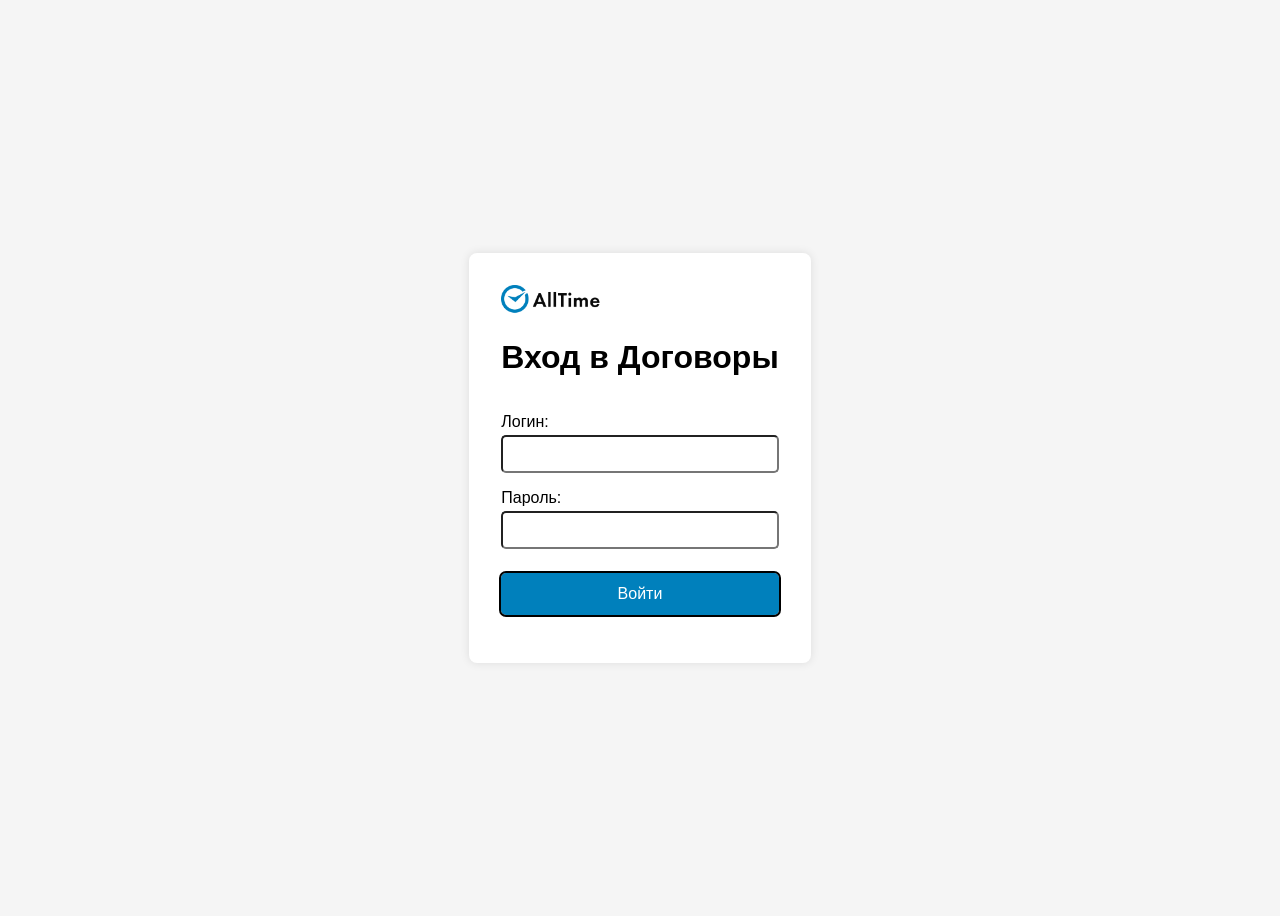
==== src/main/resources/frontend/contracts.html @ 986868c7 "feat(frontend): implement basic auth and contracts list rendering" ====
<!DOCTYPE html>
<html lang="en">

<head>
    <script src='scripts/check-auth.js'></script>
    <meta charset="UTF-8">
    <meta name="viewport" content="width=device-width, initial-scale=1.0">
    <title>Договора</title>
</head>

<body>
    <h1>Договора</h1>
    <ul id="contracts-list"></ul>
    <script src="scripts/contracts.js"></script>
</body>

</html>
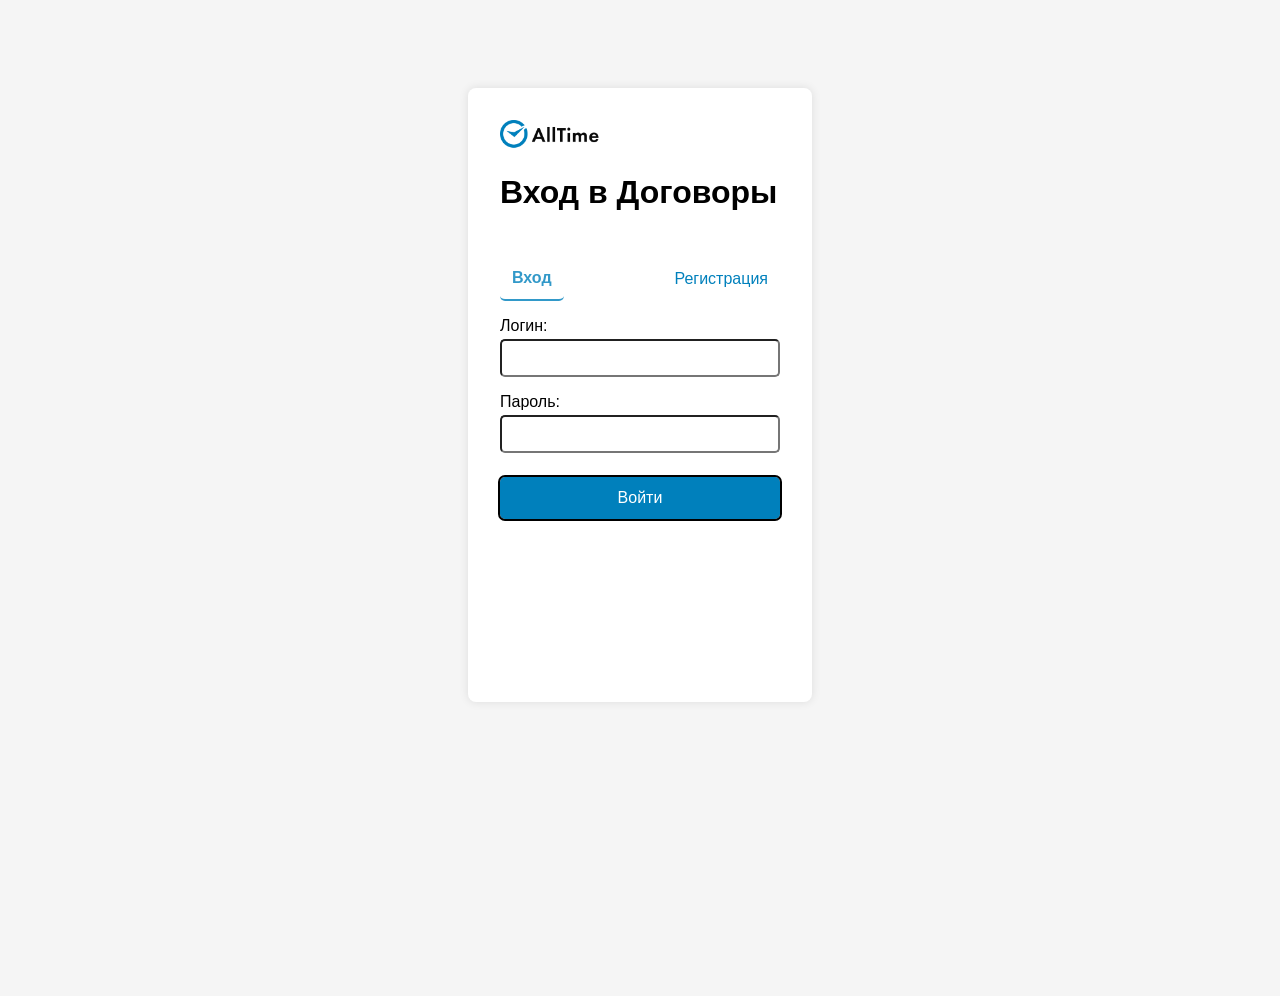
==== commit a5b374e2: "UI improvements, registration form, and dynamic mock server" ====
--- a/src/main/resources/frontend/contracts.html
+++ b/src/main/resources/frontend/contracts.html
@@ -6,11 +6,29 @@
     <meta charset="UTF-8">
     <meta name="viewport" content="width=device-width, initial-scale=1.0">
     <title>Договора</title>
+    <link rel="stylesheet" href="styles/style.css">
 </head>
 
-<body>
-    <h1>Договора</h1>
-    <ul id="contracts-list"></ul>
+<body class="page-contracts">
+    <header class="header">
+        <a class='header__logo' href="index.html">
+            <img class='logo_image' src="./images/alltime-logo.png" alt="Alltime">
+        </a>
+        <button class="header__logout button" type="button">Выйти</button>
+    </header>
+    <h1 class="page-contracts__title">Договора</h1>
+    <table class='table' id="contracts-table">
+        <thead class='table__header'>
+            <tr class="table__row">
+                <th>ID</th>
+                <th>Название</th>
+                <th>Дата</th>
+                <th>Статус</th>
+            </tr>
+        </thead>
+        <tbody class='table__body' id="contracts-table-body">
+        </tbody>
+    </table>
     <script src="scripts/contracts.js"></script>
 </body>
 
--- a/src/main/resources/frontend/styles/style.css
+++ b/src/main/resources/frontend/styles/style.css
@@ -0,0 +1,114 @@
+.hidden {
+  display: none;
+}
+body {
+  font-family: Arial, sans-serif;
+  background: #f5f5f5;
+  display: flex;
+  justify-content: center;
+  align-items: flex-start;
+  height: 100vh;
+  padding-top: 5rem;
+
+}
+
+.container {
+  background: white;
+  padding: 2rem;
+  border-radius: 8px;
+  box-shadow: 0 0 10px rgba(0, 0, 0, 0.1);
+  min-height: 550px;
+  min-width: 280px;
+}
+
+form {
+  display: flex;
+  flex-direction: column;
+}
+
+label {
+  margin-top: 1rem;
+}
+
+input {
+  padding: 0.5rem;
+  margin-top: 0.25rem;
+  font-size: 1rem;
+  border-radius: 5px;
+}
+
+button {
+  margin-top: 1.5rem;
+  padding: 0.75rem;
+  font-size: 1rem;
+  cursor: pointer;
+  border: none;
+  outline: black 2px solid;
+  border-radius: 5px;
+  color: white;
+  background-color: #0080bc;
+}
+
+button:hover {
+  background-color: #006ca3; /* темнее */
+}
+
+button:active {
+  transform: scale(0.98);
+  background-color: #005f8a;
+}
+
+button:focus {
+  opacity: 80%;
+}
+#message {
+  margin-top: 1rem;
+  color: red;
+}
+.auth-tabs {
+  display: flex;
+  justify-content: space-between;
+}
+.auth-tab {
+  cursor: pointer;
+  outline: none;
+  border: none;
+  background-color: transparent;
+  color: #0080bc;
+}
+
+.auth-tab--active {
+  border-bottom: 2px solid #0080bc;
+  color: #0080bc;
+  font-weight: bold;
+  opacity: 80%;
+}
+
+.header {
+  display: flex; 
+  justify-content: space-between;
+  align-items: center;
+  padding: 10px;
+  background-color: #fff;
+  box-shadow: 0 2px 4px rgba(0, 0, 0, 0.1);
+}
+
+.header__logo {
+  display: inline-block;
+  width: 150px;
+}
+
+.page-contracts {
+  flex-direction: column;
+  justify-content: flex-start;
+  align-items: stretch;
+}
+
+@keyframes fadeIn {
+    from {opacity: 0; transform: translateY(10px);}
+    to {opacity: 1; transform: translateY(0);}
+}
+
+.form:not(.hidden) {
+    animation: fadeIn 0.5s ease-in-out;
+}
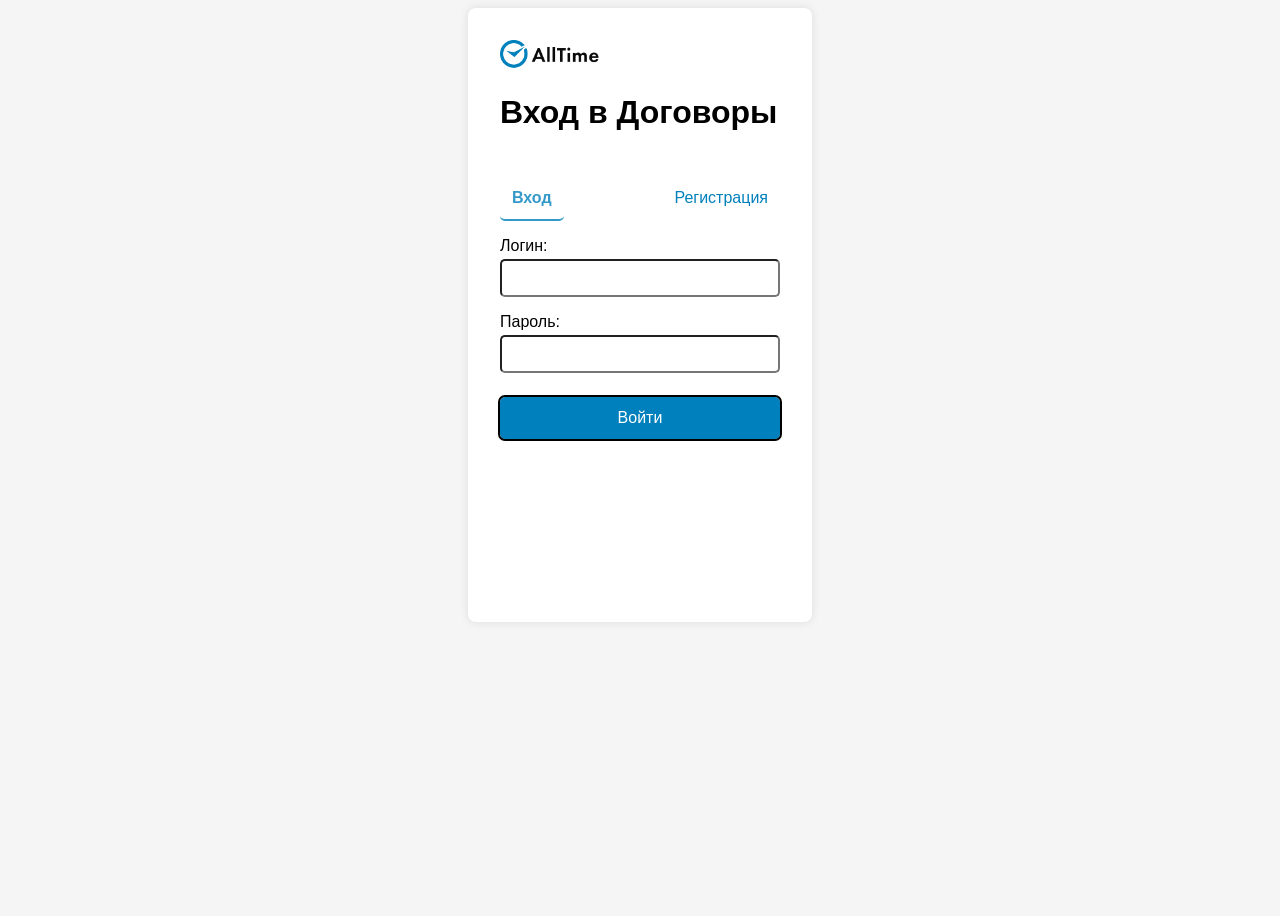
==== commit 5d3af16b: "feat: contracts page - refactoring, search, status badges, JWT auth" ====
--- a/src/main/resources/frontend/contracts.html
+++ b/src/main/resources/frontend/contracts.html
@@ -11,12 +11,24 @@
 
 <body class="page-contracts">
     <header class="header">
-        <a class='header__logo' href="index.html">
-            <img class='logo_image' src="./images/alltime-logo.png" alt="Alltime">
-        </a>
-        <button class="header__logout button" type="button">Выйти</button>
+        <nav class="header__links">
+            <a class="header__logo" href="home.html">
+                <img src="./images/alltime-logo.png" alt="Alltime" width="150" height="44">
+            </a>
+            <a class="header__link" href="contracts.html"><img src="./images/contracts-icon.png" alt="Договоры" width="40" height="40"><span class="header__link__text">Договоры</span></a>
+            <a class="header__link" href="clients.html"><img src="./images/clients-icon.png" alt="Клиенты" width="40" height="40"><span class="header__link__text">Клиенты</span></a>
+            <a class="header__link" href="users.html"><img src="./images/users-icon.png" alt="Пользователи" width="40" height="40"><span class="header__link__text">Пользователи</span></a>
+            <a class="header__link" href="profile.html"><img src="./images/settings_icon.png" alt="Профиль" width="40" height="40"><span class="header__link__text">Профиль</span></a>
+        </nav>
+        <div class="header__buttons">
+            <button class="header__notifications button header__link header__link--vertical" type="button"><img src="./images/notification-icon.png" alt="Уведомления" width="40" height="40"><span class="header__link__text">Уведомления</span></button>
+            <button class="header__logout button header__link header__link--vertical" type="button" id="logout-button"><img src="./images/home-icon.png" alt="Выйти" width="40" height="40"><span class="header__link__text">Выйти</span></button>
+        </div>
     </header>
     <h1 class="page-contracts__title">Договора</h1>
+    <p id="contracts-error" class="error-message hidden"></p>
+    <input class="page-contracts__search" type="search" id="search-input" placeholder="Поиск по названию...">
+    <div id="loading-indicator" class="hidden">Загрузка данных...</div>
     <table class='table' id="contracts-table">
         <thead class='table__header'>
             <tr class="table__row">
@@ -29,7 +41,7 @@
         <tbody class='table__body' id="contracts-table-body">
         </tbody>
     </table>
-    <script src="scripts/contracts.js"></script>
+    <script src="scripts/contracts.js" type="module"></script>
 </body>
 
 </html>
--- a/src/main/resources/frontend/styles/style.css
+++ b/src/main/resources/frontend/styles/style.css
@@ -1,6 +1,7 @@
 .hidden {
   display: none;
 }
+
 body {
   font-family: Arial, sans-serif;
   background: #f5f5f5;
@@ -8,7 +9,7 @@
   justify-content: center;
   align-items: flex-start;
   height: 100vh;
-  padding-top: 5rem;
+  /* padding-top: 5rem; */
 
 }
 
@@ -47,10 +48,15 @@
   border-radius: 5px;
   color: white;
   background-color: #0080bc;
+  display: flex;
+  flex-direction: column;
+  align-items: center;
+  gap: 10px;
+
 }
 
 button:hover {
-  background-color: #006ca3; /* темнее */
+  background-color: #006ca3;
 }
 
 button:active {
@@ -61,14 +67,26 @@
 button:focus {
   opacity: 80%;
 }
+
 #message {
   margin-top: 1rem;
   color: red;
 }
+
+.error-message {
+  color: #c0392b;
+  background: #fdecea;
+  border: 1px solid #e74c3c;
+  border-radius: 5px;
+  padding: 0.75rem 1rem;
+  margin-bottom: 1rem;
+}
+
 .auth-tabs {
   display: flex;
   justify-content: space-between;
 }
+
 .auth-tab {
   cursor: pointer;
   outline: none;
@@ -84,18 +102,138 @@
   opacity: 80%;
 }
 
+.dashboard-layout {
+  width: 100%;
+  margin: 0 auto;
+  padding: 10px;
+}
+
 .header {
-  display: flex; 
-  justify-content: space-between;
+  display: flex;
+  flex-wrap: wrap;
+  justify-content: space-around;
   align-items: center;
   padding: 10px;
   background-color: #fff;
   box-shadow: 0 2px 4px rgba(0, 0, 0, 0.1);
+  margin-bottom: 10px;
+  border-radius: 5px;
+  gap: 10px;
+}
+
+.header__links {
+  display: flex;
+  flex-wrap: wrap;
+  flex-direction: row;
+  align-items: center;
+  gap: 10px;
+}
+
+.header__link {
+  padding: 8px 12px;
+  text-decoration: none;
+  color: #0080bc;
+  display: flex;
+  flex-direction: row;
+  align-items: center;
+  gap: 10px;
+  transition: opacity 0.2s, transform 0.1s;
+  background: transparent;
+  border: none;
+  outline: none;
+  cursor: pointer;
+}
+
+.header__link--vertical {
+  flex-direction: column;
+}
+
+.header__link:hover {
+  opacity: 80%;
+  background: transparent;
+}
+
+.header__link:active {
+  transform: scale(0.98);
+  opacity: 60%;
 }
 
 .header__logo {
   display: inline-block;
-  width: 150px;
+}
+
+.header__link__text {
+  font-size: 1rem;
+  font-weight: bold;
+}
+
+.header__buttons {
+  display: flex;
+  flex-direction: row;
+  align-items: center;
+  gap: 10px;
+}
+
+.dashboard-container {
+  display: flex;
+  flex-direction: column;
+  align-items: center;
+  width: 100%;
+}
+
+.dashboard-container__title {
+  font-size: 1.5rem;
+  font-weight: bold;
+  margin-bottom: 1rem;
+}
+
+.notifications {
+  display: flex;
+  flex-direction: column;
+  align-items: center;
+  width: 100%;
+  min-height: 55px;
+  background-color: #fff;
+  box-shadow: 0 2px 4px rgba(0, 0, 0, 0.1);
+  border-radius: 5px;
+}
+
+.notifications__list {
+  list-style: none;
+  padding: 5px;
+  margin: 0;
+  display: flex;
+  flex-direction: column;
+  gap: 5px;
+  flex-wrap: wrap;
+}
+
+.notifications__item {
+  padding: 10px;
+  border-bottom: 1px solid #397ae9;
+  background-color: #fff;
+  margin-bottom: 10px;
+  border-radius: 5px;
+  box-shadow: 0 2px 4px rgba(0, 0, 0, 0.1);
+}
+
+.notifications__link {
+  text-decoration: none;
+  color: #0080bc;
+  display: flex;
+  flex-direction: row;
+  align-items: center;
+  gap: 10px;
+}
+
+.notifications__link:hover {
+  opacity: 80%;
+  background: transparent;
+}
+
+.notifications__link:active {
+  transform: scale(0.98);
+  opacity: 60%;
 }
 
 .page-contracts {
@@ -104,11 +242,67 @@
   align-items: stretch;
 }
 
+.no-contracts-message {
+  text-align: center;
+}
+
+.page-contracts__search {
+  padding: 10px;
+  margin: 0;
+  margin-bottom: 10px;
+  min-height: 40px;
+}
+
+.contract {
+  text-align: center;
+}
+
+.contract:hover {
+  background-color: #f9f9f9;
+  cursor: pointer;
+  transition: background-color 0.2s ease;
+}
+
+.status-badge {
+  border-radius: 12px;
+  padding: 4px 10px;
+  color: white;
+  display: inline-block;
+}
+
+.status--active {
+  background-color: green;
+}
+
+.status--draft {
+  background-color: purple;
+}
+
+.status--approving {
+  background-color: orange;
+}
+
+.status--signed {
+  background-color: blue;
+}
+
+.status--finished {
+  background-color: gray ;
+
+}
+
 @keyframes fadeIn {
-    from {opacity: 0; transform: translateY(10px);}
-    to {opacity: 1; transform: translateY(0);}
+  from {
+    opacity: 0;
+    transform: translateY(10px);
+  }
+
+  to {
+    opacity: 1;
+    transform: translateY(0);
+  }
 }
 
 .form:not(.hidden) {
-    animation: fadeIn 0.5s ease-in-out;
-}
+  animation: fadeIn 0.5s ease-in-out;
+}
